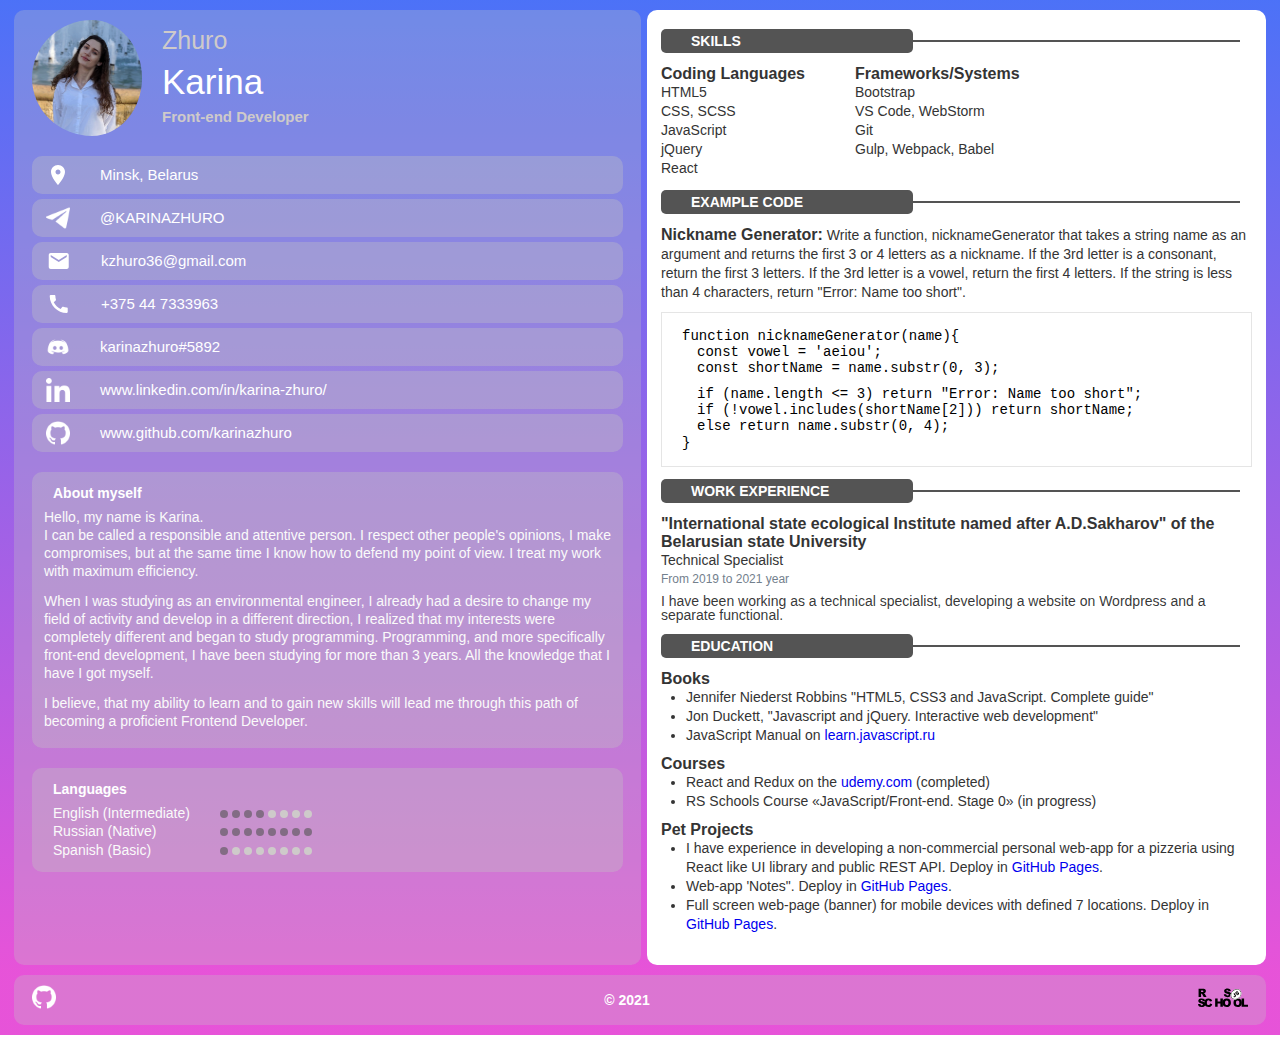
==== index.html @ a13860ed "feat: add footer" ====
<!DOCTYPE html>
<html lang="en">
<head>
  <meta charset="UTF-8">
  <title>CV#2. HTML, CSS & Git Basics</title>
  <link rel="stylesheet" href="styles/normalize.css">
  <link rel="stylesheet" href="styles/style.css">
  <link rel="stylesheet" href="styles/669px.css">
</head>
<body>
<div class="wrapper">
  <div class="content">
    <header>
      <div class="profile">
        <img class="photo" src="images/photo.JPG" alt="logo">
        <div class="align">
          <div class="full-name">
            <p class="surname">Zhuro</p>
            <p class="name">Karina</p>
          </div>
          <p class="profession">Front-end Developer</p>
        </div>
      </div>
      <div class="contacts">
        <ul class="contacts-list">
          <li class="contact-item">
            <img class="contact-icon" src="images/icons/location.svg" alt="location">
            <span class="contact-text">Minsk, Belarus</span>
          </li>
          <li class="contact-item">
            <img class="contact-icon" src="images/icons/telegram.png" alt="telegram" width="24">
            <span class="contact-text">
            <a class="link" href="https://t.me/KARINAZHURO" target="_blank">@KARINAZHURO</a>
          </span>
          </li>
          <li class="contact-item">
            <img class="contact-icon" src="images/icons/mail.svg" alt="mail">
            <span class="contact-text">
            <a class="link" href="mailto:kzhuro36@gmail.com" target="_blank">kzhuro36@gmail.com</a>
          </span>
          </li>
          <li class="contact-item">
            <img class="contact-icon" src="images/icons/call.svg" alt="call">
            <span class="contact-text">
            <a class="link" href="tel:+375 44 7333963">+375 44 7333963</a>
          </span>
          </li>
          <li class="contact-item">
            <img class="contact-icon" src="images/icons/discord.png" alt="discord" width="24">
            <span class="contact-text">karinazhuro#5892</span>
          </li>
          <li class="contact-item">
            <img class="contact-icon" src="images/icons/linkedin.png" alt="linkedin" width="24">
            <span class="contact-text">
            <a class="link" href="https://www.linkedin.com/in/karina-zhuro/" target="_blank">
              www.linkedin.com/in/karina-zhuro/
            </a>
          </span>
          </li>
          <li class="contact-item">
            <img class="contact-icon" src="images/icons/github.png" alt="github" width="24">
            <span class="contact-text">
            <a class="link" href="https://www.github.com/karinazhuro" target="_blank">www.github.com/karinazhuro</a>
          </span>
          </li>
        </ul>
      </div>
      <div class="about-myself">
        <h2 class="title-block--light">About myself</h2>
        <p class="about-myself-text"> Hello, my name is Karina. <br>
          I can be called a responsible and attentive person. I respect other people's opinions, I make compromises, but
          at the same time I know how to defend my point of view. I treat my work with maximum efficiency.
        </p>
        <p class="about-myself-text"> When I was studying as an environmental engineer, I already had a desire to change
          my field of activity and
          develop in a different direction, I realized that my interests were completely different and began to study
          programming. Programming, and more specifically front-end development, I have been studying for more than 3
          years. All the knowledge that I have I got myself.
        </p>
        <p class="about-myself-text">I believe, that my ability to learn and to gain new skills will lead me through
          this
          path of becoming a
          proficient Frontend Developer.
        </p>
      </div>
      <div class="languages">
        <h2 class="title-block--light">Languages</h2>
        <ul class="languages-list">
          <li class="language-item">
            <h3 class="subtitle">English (Intermediate)</h3>
            <div class="language-level">
              <span class="level-item get-level"></span>
              <span class="level-item get-level"></span>
              <span class="level-item get-level"></span>
              <span class="level-item get-level"></span>
              <span class="level-item"></span>
              <span class="level-item"></span>
              <span class="level-item"></span>
              <span class="level-item"></span>
            </div>
          </li>
          <li class="language-item">
            <h3 class="subtitle">Russian (Native)</h3>
            <div class="language-level">
              <span class="level-item get-level"></span>
              <span class="level-item get-level"></span>
              <span class="level-item get-level"></span>
              <span class="level-item get-level"></span>
              <span class="level-item get-level"></span>
              <span class="level-item get-level"></span>
              <span class="level-item get-level"></span>
              <span class="level-item get-level"></span>
            </div>
          </li>
          <li class="language-item">
            <h3 class="subtitle">Spanish (Basic)</h3>
            <div class="language-level">
              <span class="level-item get-level"></span>
              <span class="level-item"></span>
              <span class="level-item"></span>
              <span class="level-item"></span>
              <span class="level-item"></span>
              <span class="level-item"></span>
              <span class="level-item"></span>
              <span class="level-item"></span>
            </div>
          </li>
        </ul>
      </div>
    </header>
    <main>
      <div class="skills-wrapper">
        <div class="title-wrapper">
          <h2 class="title-block--dark">Skills</h2>
          <div class="line"></div>
        </div>
        <div class="skills">
          <div class="block-item-wrapper">
            <h3 class="subtitle">Coding Languages</h3>
            <ul class="list">
              <li class="item">HTML5</li>
              <li class="item">CSS, SCSS</li>
              <li class="item">JavaScript</li>
              <li class="item">jQuery</li>
              <li class="item">React</li>
            </ul>
          </div>
          <div class="block-item-wrapper">
            <h3 class="subtitle">Frameworks/Systems</h3>
            <ul class="list">
              <li class="item">Bootstrap</li>
              <li class="item">VS Code, WebStorm</li>
              <li class="item">Git</li>
              <li class="item">Gulp, Webpack, Babel</li>
            </ul>
          </div>
        </div>
      </div>
      <div class="example-code-wrapper">
        <div class="title-wrapper">
          <h2 class="title-block--dark">Example code</h2>
          <div class="line"></div>
        </div>
        <div class="task">
          <h3 class="subtitle">Nickname Generator:</h3>
          <p class="task-desc"> Write a function, <span>nicknameGenerator</span> that takes a string name as an argument
            and returns the first 3 or 4 letters as a nickname. If the 3rd letter is a consonant, return the first 3
            letters. If the 3rd letter is a vowel, return the first 4 letters. If the string is less than 4 characters,
            return "Error: Name too short".
          </p>
        </div>
        <div class="code-wrapper">
          <p class="code-item" data-level="1">
            <code>function nicknameGenerator(name){</code>
          </p>
          <p class="code-item" data-level="2">
            <code>const vowel = 'aeiou';</code>
          </p>
          <p class="code-item code-indent" data-level="2">
            <code>const shortName = name.substr(0, 3);</code>
          </p>
          <p class="code-item" data-level="2">
            <code>if (name.length <= 3) return "Error: Name too short";</code>
          </p>
          <p class="code-item" data-level="2">
            <code>if (!vowel.includes(shortName[2])) return shortName;</code>
          </p>
          <p class="code-item" data-level="2">
            <code>else return name.substr(0, 4);</code>
          </p>
          <p class="code-item" data-level="1">
            <code>}</code>
          </p>
        </div>
      </div>
      <div class="work-experience-wrapper">
        <div class="title-wrapper">
          <h2 class="title-block--dark">Work experience</h2>
          <div class="line"></div>
        </div>
        <h3 class="subtitle">"International state ecological Institute named after A.D.Sakharov" of the Belarusian state
          University
        </h3>
        <h2 class="work-experience-profession">Technical Specialist</h2>
        <p class="work-experience-per">From 2019 to 2021 year</p>
        <p class="work-experience-desc">I have been working as a technical specialist, developing a website on Wordpress
          and a separate functional.
        </p>
      </div>
      <div class="education-wrapper">
        <div class="title-wrapper">
          <h2 class="title-block--dark">Education</h2>
          <div class="line"></div>
        </div>
        <div class="block-item-wrapper">
          <h3 class="subtitle">Books</h3>
          <ul class="list">
            <li class="item">Jennifer Niederst Robbins "HTML5, CSS3 and JavaScript. Complete guide"</li>
            <li class="item">Jon Duckett, "Javascript and jQuery. Interactive web development"</li>
            <li class="item">JavaScript Manual on
              <a class="link" href="https://learn.javascript.ru/">learn.javascript.ru</a>
            </li>
          </ul>
        </div>
        <div class="block-item-wrapper">
          <h3 class="subtitle">Courses</h3>
          <ul class="list">
            <li class="item">React and Redux on the
              <a class="link" href="https://www.udemy.com/">udemy.com</a> (completed)
            </li>
            <li class="item">RS Schools Course «JavaScript/Front-end. Stage 0» (in progress)</li>
          </ul>
        </div>
        <div class="block-item-wrapper">
          <h3 class="subtitle">Pet Projects</h3>
          <ul class="list">
            <li class="item">I have experience in developing a non-commercial personal web-app for a pizzeria using
              React
              like UI library and public REST API. Deploy in
              <a class="link" href="https://karinazhuro.github.io/pzz-react/">GitHub Pages</a>.
            </li>
            <li class="item">Web-app 'Notes". Deploy in
              <a class="link" href="https://karinazhuro.github.io/notes/">GitHub Pages</a>.
            </li>
            <li class="item">Full screen web-page (banner) for mobile devices with defined 7 locations. Deploy in
              <a class="link" href="https://karinazhuro.github.io/banner/">GitHub Pages</a>.
            </li>
          </ul>
        </div>
      </div>
    </main>
  </div>
  <footer>
    <div class="github-link">
      <a class="link" href="https://www.github.com/karinazhuro" target="_blank">
        <img class="contact-icon" src="images/icons/github.png" alt="github" width="24">
      </a>
    </div>
    <h2 class="year-created">© 2021</h2>
    <div class="course">
      <a class="link" href="https://rs.school/js/" target="_blank">
        <img src="images/icons/rs_school_js.svg" alt="rs_school_js" width="50">
      </a>
    </div>
  </footer>
</div>
</body>
</html>
---- styles/style.css ----
.wrapper {
  padding: 10px 14px;
  background: linear-gradient(180deg, rgba(3, 56, 244, 0.71) 0%, rgba(224, 37, 206, 0.79) 93.75%);
}
.wrapper .content {
  display: flex;
  flex-wrap: wrap;
  justify-content: center;
  margin-bottom: 10px;
}
.wrapper .content header {
  flex: 1;
  padding: 10px 18px;
  margin-right: 6px;
  background-color: rgba(196, 196, 196, 0.3);
  border-radius: 10px;
}
.wrapper .content header .profile {
  display: flex;
  margin-bottom: 20px;
}
.wrapper .content header .profile .photo {
  width: 110px;
  height: 116px;
  padding-right: 10px;
  border-radius: 50%;
}
.wrapper .content header .profile .align {
  padding: 0 10px;
}
.wrapper .content header .profile .align .full-name .surname {
  margin: 5px 0;
  font-family: Montserrat, sans-serif;
  font-weight: normal;
  font-size: 25px;
  line-height: 30px;
  color: #cecaca;
}
.wrapper .content header .profile .align .full-name .name {
  margin: 5px 0;
  font-family: Montserrat, sans-serif;
  font-weight: 500;
  font-size: 35px;
  line-height: 43px;
  color: #ffffff;
}
.wrapper .content header .profile .align .profession {
  margin: 5px 0;
  font-family: Montserrat, sans-serif;
  font-weight: bold;
  font-size: 15px;
  line-height: 18px;
  color: #cecaca;
}
.wrapper .content header .contacts .contacts-list {
  list-style: none;
}
.wrapper .content header .contacts .contacts-list .contact-item {
  display: flex;
  align-items: center;
  padding: 7px 14px;
  margin-bottom: 5px;
  background: rgba(196, 196, 196, 0.35);
  border-radius: 10px;
}
.wrapper .content header .contacts .contacts-list .contact-item .contact-icon {
  padding-right: 30px;
}
.wrapper .content header .contacts .contacts-list .contact-item .contact-text {
  font-family: Calibri, sans-serif;
  font-size: 15px;
  line-height: 18px;
  color: #ffffff;
}
.wrapper .content header .contacts .contacts-list .contact-item .contact-text .link {
  text-decoration: none;
  color: #ffffff;
}
.wrapper .content header .about-myself {
  padding: 6px 12px;
  background-color: rgba(196, 196, 196, 0.35);
  border-radius: 10px;
}
.wrapper .content header .about-myself .title-block--light {
  padding: 6px 9px;
  margin: 0;
  font-family: Montserrat, sans-serif;
  font-size: 14px;
  line-height: 18px;
  color: #ffffff;
}
.wrapper .content header .about-myself .about-myself-text {
  padding-bottom: 12px;
  font-family: Calibri, sans-serif;
  font-size: 14px;
  line-height: 18px;
  color: #fafafa;
}
.wrapper .content header .languages {
  padding: 6px 12px 13px;
  background-color: rgba(196, 196, 196, 0.35);
  border-radius: 10px;
}
.wrapper .content header .languages .title-block--light {
  padding: 6px 9px;
  margin: 0;
  font-family: Montserrat, sans-serif;
  font-size: 14px;
  line-height: 18px;
  color: #ffffff;
}
.wrapper .content header .languages .languages-list {
  padding-left: 9px;
  list-style: none;
}
.wrapper .content header .languages .languages-list .language-item {
  display: flex;
}
.wrapper .content header .languages .languages-list .language-item .subtitle {
  flex-basis: 30%;
  font-family: Calibri, sans-serif;
  font-weight: normal;
  font-size: 14px;
  line-height: 18px;
  color: #fafafa;
}
.wrapper .content header .languages .languages-list .language-item .language-level .level-item {
  display: inline-block;
  width: 8px;
  height: 8px;
  background-color: #cecaca;
  border-radius: 4px;
}
.wrapper .content header .languages .languages-list .language-item .language-level .get-level {
  background-color: rgba(84, 84, 84, 0.6);
}
.wrapper .content header > div {
  margin-bottom: 20px;
}
.wrapper .content main {
  flex: 1;
  padding: 19px 14px;
  background-color: #ffffff;
  border-radius: 10px;
}
.wrapper .content main .skills-wrapper .title-wrapper {
  display: flex;
  align-items: center;
  margin-bottom: 12px;
}
.wrapper .content main .skills-wrapper .title-wrapper .title-block--dark {
  flex-basis: 37%;
  padding: 3px 3px 3px 30px;
  font-family: Montserrat, sans-serif;
  font-weight: 600;
  font-size: 14px;
  line-height: 18px;
  text-transform: uppercase;
  color: #ffffff;
  background: #545454;
  border-radius: 5px;
}
.wrapper .content main .skills-wrapper .title-wrapper .line {
  flex-basis: 55%;
  border: 1px solid #545454;
}
.wrapper .content main .skills-wrapper .skills {
  display: flex;
}
.wrapper .content main .skills-wrapper .skills .block-item-wrapper .subtitle {
  font-family: Calibri, sans-serif;
  font-size: 16px;
  font-weight: bold;
  line-height: 18px;
  color: #343434;
}
.wrapper .content main .skills-wrapper .skills .block-item-wrapper .list {
  list-style: none;
}
.wrapper .content main .skills-wrapper .skills .block-item-wrapper .list .item {
  font-family: Calibri, sans-serif;
  font-size: 14px;
  line-height: 19px;
  color: #343434;
}
.wrapper .content main .skills-wrapper .skills .block-item-wrapper:not(:last-child) {
  margin-right: 50px;
}
.wrapper .content main .example-code-wrapper .title-wrapper {
  display: flex;
  align-items: center;
  margin-bottom: 12px;
}
.wrapper .content main .example-code-wrapper .title-wrapper .title-block--dark {
  flex-basis: 37%;
  padding: 3px 3px 3px 30px;
  font-family: Montserrat, sans-serif;
  font-weight: 600;
  font-size: 14px;
  line-height: 18px;
  text-transform: uppercase;
  color: #ffffff;
  background: #545454;
  border-radius: 5px;
}
.wrapper .content main .example-code-wrapper .title-wrapper .line {
  flex-basis: 55%;
  border: 1px solid #545454;
}
.wrapper .content main .example-code-wrapper .task {
  margin-bottom: 10px;
}
.wrapper .content main .example-code-wrapper .task .subtitle {
  font-family: Calibri, sans-serif;
  font-size: 16px;
  font-weight: bold;
  line-height: 18px;
  color: #343434;
  display: inline;
}
.wrapper .content main .example-code-wrapper .task .task-desc {
  font-family: Calibri, sans-serif;
  font-size: 14px;
  line-height: 19px;
  color: #343434;
  display: inline;
}
.wrapper .content main .example-code-wrapper .code-wrapper {
  padding: 15px;
  border: 1px solid rgba(0, 0, 0, 0.1);
  background: #ffffff;
}
.wrapper .content main .example-code-wrapper .code-wrapper .code-item {
  font-size: 14px;
}
.wrapper .content main .example-code-wrapper .code-wrapper .code-item code {
  cursor: text;
}
.wrapper .content main .example-code-wrapper .code-wrapper .code-indent {
  margin-bottom: 10px;
}
.wrapper .content main .example-code-wrapper .code-wrapper p[data-level="1"] {
  margin-left: 5px;
}
.wrapper .content main .example-code-wrapper .code-wrapper p[data-level="2"] {
  margin-left: 20px;
}
.wrapper .content main .example-code-wrapper .code-wrapper p[data-level="3"] {
  margin-left: 35px;
}
.wrapper .content main .work-experience-wrapper .title-wrapper {
  display: flex;
  align-items: center;
  margin-bottom: 12px;
}
.wrapper .content main .work-experience-wrapper .title-wrapper .title-block--dark {
  flex-basis: 37%;
  padding: 3px 3px 3px 30px;
  font-family: Montserrat, sans-serif;
  font-weight: 600;
  font-size: 14px;
  line-height: 18px;
  text-transform: uppercase;
  color: #ffffff;
  background: #545454;
  border-radius: 5px;
}
.wrapper .content main .work-experience-wrapper .title-wrapper .line {
  flex-basis: 55%;
  border: 1px solid #545454;
}
.wrapper .content main .work-experience-wrapper .subtitle {
  font-family: Calibri, sans-serif;
  font-size: 16px;
  font-weight: bold;
  line-height: 18px;
  color: #343434;
}
.wrapper .content main .work-experience-wrapper .work-experience-profession {
  font-family: Calibri, sans-serif;
  font-size: 14px;
  line-height: 19px;
  color: #343434;
  font-weight: normal;
}
.wrapper .content main .work-experience-wrapper .work-experience-per {
  margin-bottom: 6px;
  font-family: Calibri, sans-serif;
  font-size: 12px;
  line-height: 18px;
  color: #73808D;
}
.wrapper .content main .work-experience-wrapper .work-experience-desc {
  font-family: Calibri, sans-serif;
  font-size: 14px;
  line-height: 14px;
  color: rgba(0, 0, 0, 0.8);
}
.wrapper .content main .education-wrapper .title-wrapper {
  display: flex;
  align-items: center;
  margin-bottom: 12px;
}
.wrapper .content main .education-wrapper .title-wrapper .title-block--dark {
  flex-basis: 37%;
  padding: 3px 3px 3px 30px;
  font-family: Montserrat, sans-serif;
  font-weight: 600;
  font-size: 14px;
  line-height: 18px;
  text-transform: uppercase;
  color: #ffffff;
  background: #545454;
  border-radius: 5px;
}
.wrapper .content main .education-wrapper .title-wrapper .line {
  flex-basis: 55%;
  border: 1px solid #545454;
}
.wrapper .content main .education-wrapper .block-item-wrapper .subtitle {
  font-family: Calibri, sans-serif;
  font-size: 16px;
  font-weight: bold;
  line-height: 18px;
  color: #343434;
}
.wrapper .content main .education-wrapper .block-item-wrapper .list {
  list-style: none;
}
.wrapper .content main .education-wrapper .block-item-wrapper .list .item {
  font-family: Calibri, sans-serif;
  font-size: 14px;
  line-height: 19px;
  color: #343434;
}
.wrapper .content main .education-wrapper .block-item-wrapper .list {
  padding-left: 25px;
  list-style: disc;
}
.wrapper .content main .education-wrapper .block-item-wrapper .link {
  text-decoration: none;
}
.wrapper .content main .education-wrapper > div {
  margin-bottom: 10px;
}
.wrapper .content main > div {
  margin-bottom: 12px;
}
.wrapper footer {
  display: flex;
  justify-content: space-between;
  align-items: center;
  padding: 10px 18px;
  background-color: rgba(196, 196, 196, 0.3);
  border-radius: 10px;
}
.wrapper footer .year-created {
  padding: 6px 9px;
  margin: 0;
  font-family: Montserrat, sans-serif;
  font-size: 14px;
  line-height: 18px;
  color: #ffffff;
}

/*# sourceMappingURL=style.css.map */
---- styles/669px.css ----
@media (max-width: 669px) {
  .wrapper header {
    margin-right: 0;
    margin-bottom: 10px;
  }
}

/*# sourceMappingURL=669px.css.map */
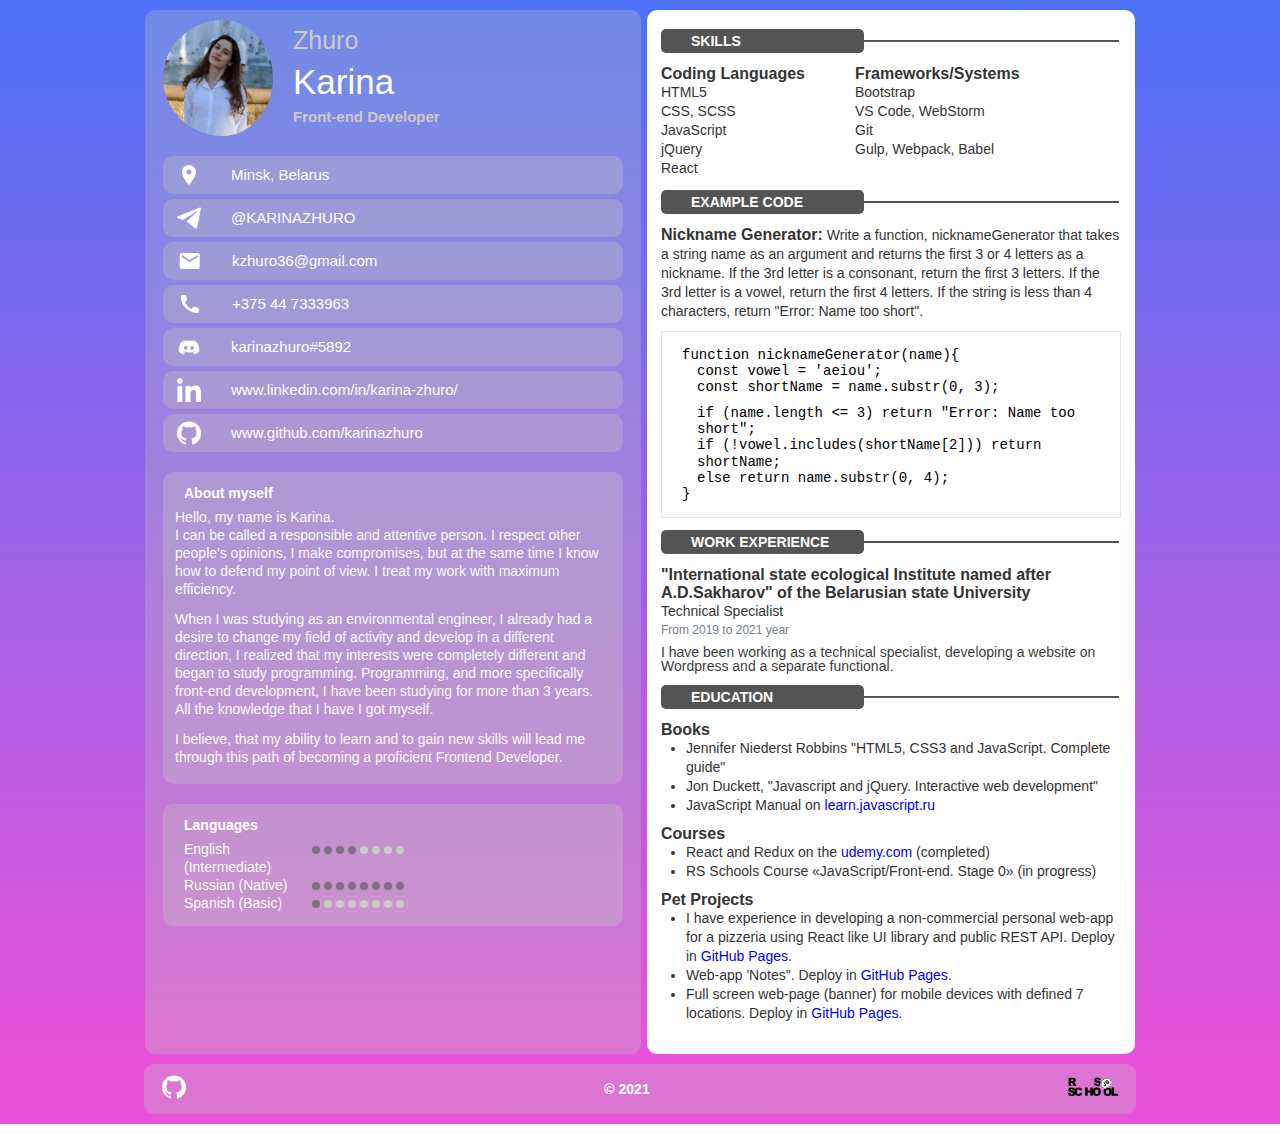
==== commit 39698bab: "feat: add media query" ====
--- a/index.html
+++ b/index.html
@@ -5,7 +5,7 @@
   <title>CV#2. HTML, CSS & Git Basics</title>
   <link rel="stylesheet" href="styles/normalize.css">
   <link rel="stylesheet" href="styles/style.css">
-  <link rel="stylesheet" href="styles/669px.css">
+  <link rel="stylesheet" href="styles/1034px.css">
 </head>
 <body>
 <div class="wrapper">
@@ -251,17 +251,17 @@
     </main>
   </div>
   <footer>
-    <div class="github-link">
-      <a class="link" href="https://www.github.com/karinazhuro" target="_blank">
-        <img class="contact-icon" src="images/icons/github.png" alt="github" width="24">
-      </a>
-    </div>
-    <h2 class="year-created">© 2021</h2>
-    <div class="course">
-      <a class="link" href="https://rs.school/js/" target="_blank">
-        <img src="images/icons/rs_school_js.svg" alt="rs_school_js" width="50">
-      </a>
-    </div>
+      <div class="github-link">
+        <a class="link" href="https://www.github.com/karinazhuro" target="_blank">
+          <img class="contact-icon" src="images/icons/github.png" alt="github" width="24">
+        </a>
+      </div>
+      <h2 class="year-created">© 2021</h2>
+      <div class="course">
+        <a class="link" href="https://rs.school/js/" target="_blank">
+          <img src="images/icons/rs_school_js.svg" alt="rs_school_js" width="50">
+        </a>
+      </div>
   </footer>
 </div>
 </body>
--- a/styles/style.css
+++ b/styles/style.css
@@ -1,34 +1,38 @@
-.wrapper {
+html, body {
+  height: 100%;
+}
+html .wrapper, body .wrapper {
+  min-height: 100%;
   padding: 10px 14px;
   background: linear-gradient(180deg, rgba(3, 56, 244, 0.71) 0%, rgba(224, 37, 206, 0.79) 93.75%);
 }
-.wrapper .content {
+html .wrapper .content, body .wrapper .content {
   display: flex;
   flex-wrap: wrap;
   justify-content: center;
   margin-bottom: 10px;
 }
-.wrapper .content header {
-  flex: 1;
+html .wrapper .content header, body .wrapper .content header {
+  max-width: 460px;
   padding: 10px 18px;
   margin-right: 6px;
   background-color: rgba(196, 196, 196, 0.3);
   border-radius: 10px;
 }
-.wrapper .content header .profile {
+html .wrapper .content header .profile, body .wrapper .content header .profile {
   display: flex;
   margin-bottom: 20px;
 }
-.wrapper .content header .profile .photo {
+html .wrapper .content header .profile .photo, body .wrapper .content header .profile .photo {
   width: 110px;
   height: 116px;
   padding-right: 10px;
   border-radius: 50%;
 }
-.wrapper .content header .profile .align {
+html .wrapper .content header .profile .align, body .wrapper .content header .profile .align {
   padding: 0 10px;
 }
-.wrapper .content header .profile .align .full-name .surname {
+html .wrapper .content header .profile .align .full-name .surname, body .wrapper .content header .profile .align .full-name .surname {
   margin: 5px 0;
   font-family: Montserrat, sans-serif;
   font-weight: normal;
@@ -36,7 +40,7 @@
   line-height: 30px;
   color: #cecaca;
 }
-.wrapper .content header .profile .align .full-name .name {
+html .wrapper .content header .profile .align .full-name .name, body .wrapper .content header .profile .align .full-name .name {
   margin: 5px 0;
   font-family: Montserrat, sans-serif;
   font-weight: 500;
@@ -44,7 +48,7 @@
   line-height: 43px;
   color: #ffffff;
 }
-.wrapper .content header .profile .align .profession {
+html .wrapper .content header .profile .align .profession, body .wrapper .content header .profile .align .profession {
   margin: 5px 0;
   font-family: Montserrat, sans-serif;
   font-weight: bold;
@@ -52,10 +56,10 @@
   line-height: 18px;
   color: #cecaca;
 }
-.wrapper .content header .contacts .contacts-list {
+html .wrapper .content header .contacts .contacts-list, body .wrapper .content header .contacts .contacts-list {
   list-style: none;
 }
-.wrapper .content header .contacts .contacts-list .contact-item {
+html .wrapper .content header .contacts .contacts-list .contact-item, body .wrapper .content header .contacts .contacts-list .contact-item {
   display: flex;
   align-items: center;
   padding: 7px 14px;
@@ -63,25 +67,25 @@
   background: rgba(196, 196, 196, 0.35);
   border-radius: 10px;
 }
-.wrapper .content header .contacts .contacts-list .contact-item .contact-icon {
+html .wrapper .content header .contacts .contacts-list .contact-item .contact-icon, body .wrapper .content header .contacts .contacts-list .contact-item .contact-icon {
   padding-right: 30px;
 }
-.wrapper .content header .contacts .contacts-list .contact-item .contact-text {
+html .wrapper .content header .contacts .contacts-list .contact-item .contact-text, body .wrapper .content header .contacts .contacts-list .contact-item .contact-text {
   font-family: Calibri, sans-serif;
   font-size: 15px;
   line-height: 18px;
   color: #ffffff;
 }
-.wrapper .content header .contacts .contacts-list .contact-item .contact-text .link {
+html .wrapper .content header .contacts .contacts-list .contact-item .contact-text .link, body .wrapper .content header .contacts .contacts-list .contact-item .contact-text .link {
   text-decoration: none;
   color: #ffffff;
 }
-.wrapper .content header .about-myself {
+html .wrapper .content header .about-myself, body .wrapper .content header .about-myself {
   padding: 6px 12px;
   background-color: rgba(196, 196, 196, 0.35);
   border-radius: 10px;
 }
-.wrapper .content header .about-myself .title-block--light {
+html .wrapper .content header .about-myself .title-block--light, body .wrapper .content header .about-myself .title-block--light {
   padding: 6px 9px;
   margin: 0;
   font-family: Montserrat, sans-serif;
@@ -89,19 +93,19 @@
   line-height: 18px;
   color: #ffffff;
 }
-.wrapper .content header .about-myself .about-myself-text {
+html .wrapper .content header .about-myself .about-myself-text, body .wrapper .content header .about-myself .about-myself-text {
   padding-bottom: 12px;
   font-family: Calibri, sans-serif;
   font-size: 14px;
   line-height: 18px;
   color: #fafafa;
 }
-.wrapper .content header .languages {
+html .wrapper .content header .languages, body .wrapper .content header .languages {
   padding: 6px 12px 13px;
   background-color: rgba(196, 196, 196, 0.35);
   border-radius: 10px;
 }
-.wrapper .content header .languages .title-block--light {
+html .wrapper .content header .languages .title-block--light, body .wrapper .content header .languages .title-block--light {
   padding: 6px 9px;
   margin: 0;
   font-family: Montserrat, sans-serif;
@@ -109,14 +113,14 @@
   line-height: 18px;
   color: #ffffff;
 }
-.wrapper .content header .languages .languages-list {
+html .wrapper .content header .languages .languages-list, body .wrapper .content header .languages .languages-list {
   padding-left: 9px;
   list-style: none;
 }
-.wrapper .content header .languages .languages-list .language-item {
-  display: flex;
-}
-.wrapper .content header .languages .languages-list .language-item .subtitle {
+html .wrapper .content header .languages .languages-list .language-item, body .wrapper .content header .languages .languages-list .language-item {
+  display: flex;
+}
+html .wrapper .content header .languages .languages-list .language-item .subtitle, body .wrapper .content header .languages .languages-list .language-item .subtitle {
   flex-basis: 30%;
   font-family: Calibri, sans-serif;
   font-weight: normal;
@@ -124,31 +128,31 @@
   line-height: 18px;
   color: #fafafa;
 }
-.wrapper .content header .languages .languages-list .language-item .language-level .level-item {
+html .wrapper .content header .languages .languages-list .language-item .language-level .level-item, body .wrapper .content header .languages .languages-list .language-item .language-level .level-item {
   display: inline-block;
   width: 8px;
   height: 8px;
   background-color: #cecaca;
   border-radius: 4px;
 }
-.wrapper .content header .languages .languages-list .language-item .language-level .get-level {
+html .wrapper .content header .languages .languages-list .language-item .language-level .get-level, body .wrapper .content header .languages .languages-list .language-item .language-level .get-level {
   background-color: rgba(84, 84, 84, 0.6);
 }
-.wrapper .content header > div {
+html .wrapper .content header > div, body .wrapper .content header > div {
   margin-bottom: 20px;
 }
-.wrapper .content main {
-  flex: 1;
+html .wrapper .content main, body .wrapper .content main {
+  max-width: 460px;
   padding: 19px 14px;
   background-color: #ffffff;
   border-radius: 10px;
 }
-.wrapper .content main .skills-wrapper .title-wrapper {
-  display: flex;
-  align-items: center;
-  margin-bottom: 12px;
-}
-.wrapper .content main .skills-wrapper .title-wrapper .title-block--dark {
+html .wrapper .content main .skills-wrapper .title-wrapper, body .wrapper .content main .skills-wrapper .title-wrapper {
+  display: flex;
+  align-items: center;
+  margin-bottom: 12px;
+}
+html .wrapper .content main .skills-wrapper .title-wrapper .title-block--dark, body .wrapper .content main .skills-wrapper .title-wrapper .title-block--dark {
   flex-basis: 37%;
   padding: 3px 3px 3px 30px;
   font-family: Montserrat, sans-serif;
@@ -160,38 +164,38 @@
   background: #545454;
   border-radius: 5px;
 }
-.wrapper .content main .skills-wrapper .title-wrapper .line {
+html .wrapper .content main .skills-wrapper .title-wrapper .line, body .wrapper .content main .skills-wrapper .title-wrapper .line {
   flex-basis: 55%;
   border: 1px solid #545454;
 }
-.wrapper .content main .skills-wrapper .skills {
-  display: flex;
-}
-.wrapper .content main .skills-wrapper .skills .block-item-wrapper .subtitle {
+html .wrapper .content main .skills-wrapper .skills, body .wrapper .content main .skills-wrapper .skills {
+  display: flex;
+}
+html .wrapper .content main .skills-wrapper .skills .block-item-wrapper .subtitle, body .wrapper .content main .skills-wrapper .skills .block-item-wrapper .subtitle {
   font-family: Calibri, sans-serif;
   font-size: 16px;
   font-weight: bold;
   line-height: 18px;
   color: #343434;
 }
-.wrapper .content main .skills-wrapper .skills .block-item-wrapper .list {
+html .wrapper .content main .skills-wrapper .skills .block-item-wrapper .list, body .wrapper .content main .skills-wrapper .skills .block-item-wrapper .list {
   list-style: none;
 }
-.wrapper .content main .skills-wrapper .skills .block-item-wrapper .list .item {
+html .wrapper .content main .skills-wrapper .skills .block-item-wrapper .list .item, body .wrapper .content main .skills-wrapper .skills .block-item-wrapper .list .item {
   font-family: Calibri, sans-serif;
   font-size: 14px;
   line-height: 19px;
   color: #343434;
 }
-.wrapper .content main .skills-wrapper .skills .block-item-wrapper:not(:last-child) {
+html .wrapper .content main .skills-wrapper .skills .block-item-wrapper:not(:last-child), body .wrapper .content main .skills-wrapper .skills .block-item-wrapper:not(:last-child) {
   margin-right: 50px;
 }
-.wrapper .content main .example-code-wrapper .title-wrapper {
-  display: flex;
-  align-items: center;
-  margin-bottom: 12px;
-}
-.wrapper .content main .example-code-wrapper .title-wrapper .title-block--dark {
+html .wrapper .content main .example-code-wrapper .title-wrapper, body .wrapper .content main .example-code-wrapper .title-wrapper {
+  display: flex;
+  align-items: center;
+  margin-bottom: 12px;
+}
+html .wrapper .content main .example-code-wrapper .title-wrapper .title-block--dark, body .wrapper .content main .example-code-wrapper .title-wrapper .title-block--dark {
   flex-basis: 37%;
   padding: 3px 3px 3px 30px;
   font-family: Montserrat, sans-serif;
@@ -203,14 +207,14 @@
   background: #545454;
   border-radius: 5px;
 }
-.wrapper .content main .example-code-wrapper .title-wrapper .line {
+html .wrapper .content main .example-code-wrapper .title-wrapper .line, body .wrapper .content main .example-code-wrapper .title-wrapper .line {
   flex-basis: 55%;
   border: 1px solid #545454;
 }
-.wrapper .content main .example-code-wrapper .task {
+html .wrapper .content main .example-code-wrapper .task, body .wrapper .content main .example-code-wrapper .task {
   margin-bottom: 10px;
 }
-.wrapper .content main .example-code-wrapper .task .subtitle {
+html .wrapper .content main .example-code-wrapper .task .subtitle, body .wrapper .content main .example-code-wrapper .task .subtitle {
   font-family: Calibri, sans-serif;
   font-size: 16px;
   font-weight: bold;
@@ -218,42 +222,42 @@
   color: #343434;
   display: inline;
 }
-.wrapper .content main .example-code-wrapper .task .task-desc {
+html .wrapper .content main .example-code-wrapper .task .task-desc, body .wrapper .content main .example-code-wrapper .task .task-desc {
   font-family: Calibri, sans-serif;
   font-size: 14px;
   line-height: 19px;
   color: #343434;
   display: inline;
 }
-.wrapper .content main .example-code-wrapper .code-wrapper {
+html .wrapper .content main .example-code-wrapper .code-wrapper, body .wrapper .content main .example-code-wrapper .code-wrapper {
   padding: 15px;
   border: 1px solid rgba(0, 0, 0, 0.1);
   background: #ffffff;
 }
-.wrapper .content main .example-code-wrapper .code-wrapper .code-item {
-  font-size: 14px;
-}
-.wrapper .content main .example-code-wrapper .code-wrapper .code-item code {
+html .wrapper .content main .example-code-wrapper .code-wrapper .code-item, body .wrapper .content main .example-code-wrapper .code-wrapper .code-item {
+  font-size: 14px;
+}
+html .wrapper .content main .example-code-wrapper .code-wrapper .code-item code, body .wrapper .content main .example-code-wrapper .code-wrapper .code-item code {
   cursor: text;
 }
-.wrapper .content main .example-code-wrapper .code-wrapper .code-indent {
+html .wrapper .content main .example-code-wrapper .code-wrapper .code-indent, body .wrapper .content main .example-code-wrapper .code-wrapper .code-indent {
   margin-bottom: 10px;
 }
-.wrapper .content main .example-code-wrapper .code-wrapper p[data-level="1"] {
+html .wrapper .content main .example-code-wrapper .code-wrapper p[data-level="1"], body .wrapper .content main .example-code-wrapper .code-wrapper p[data-level="1"] {
   margin-left: 5px;
 }
-.wrapper .content main .example-code-wrapper .code-wrapper p[data-level="2"] {
+html .wrapper .content main .example-code-wrapper .code-wrapper p[data-level="2"], body .wrapper .content main .example-code-wrapper .code-wrapper p[data-level="2"] {
   margin-left: 20px;
 }
-.wrapper .content main .example-code-wrapper .code-wrapper p[data-level="3"] {
+html .wrapper .content main .example-code-wrapper .code-wrapper p[data-level="3"], body .wrapper .content main .example-code-wrapper .code-wrapper p[data-level="3"] {
   margin-left: 35px;
 }
-.wrapper .content main .work-experience-wrapper .title-wrapper {
-  display: flex;
-  align-items: center;
-  margin-bottom: 12px;
-}
-.wrapper .content main .work-experience-wrapper .title-wrapper .title-block--dark {
+html .wrapper .content main .work-experience-wrapper .title-wrapper, body .wrapper .content main .work-experience-wrapper .title-wrapper {
+  display: flex;
+  align-items: center;
+  margin-bottom: 12px;
+}
+html .wrapper .content main .work-experience-wrapper .title-wrapper .title-block--dark, body .wrapper .content main .work-experience-wrapper .title-wrapper .title-block--dark {
   flex-basis: 37%;
   padding: 3px 3px 3px 30px;
   font-family: Montserrat, sans-serif;
@@ -265,43 +269,43 @@
   background: #545454;
   border-radius: 5px;
 }
-.wrapper .content main .work-experience-wrapper .title-wrapper .line {
+html .wrapper .content main .work-experience-wrapper .title-wrapper .line, body .wrapper .content main .work-experience-wrapper .title-wrapper .line {
   flex-basis: 55%;
   border: 1px solid #545454;
 }
-.wrapper .content main .work-experience-wrapper .subtitle {
+html .wrapper .content main .work-experience-wrapper .subtitle, body .wrapper .content main .work-experience-wrapper .subtitle {
   font-family: Calibri, sans-serif;
   font-size: 16px;
   font-weight: bold;
   line-height: 18px;
   color: #343434;
 }
-.wrapper .content main .work-experience-wrapper .work-experience-profession {
+html .wrapper .content main .work-experience-wrapper .work-experience-profession, body .wrapper .content main .work-experience-wrapper .work-experience-profession {
   font-family: Calibri, sans-serif;
   font-size: 14px;
   line-height: 19px;
   color: #343434;
   font-weight: normal;
 }
-.wrapper .content main .work-experience-wrapper .work-experience-per {
+html .wrapper .content main .work-experience-wrapper .work-experience-per, body .wrapper .content main .work-experience-wrapper .work-experience-per {
   margin-bottom: 6px;
   font-family: Calibri, sans-serif;
   font-size: 12px;
   line-height: 18px;
   color: #73808D;
 }
-.wrapper .content main .work-experience-wrapper .work-experience-desc {
+html .wrapper .content main .work-experience-wrapper .work-experience-desc, body .wrapper .content main .work-experience-wrapper .work-experience-desc {
   font-family: Calibri, sans-serif;
   font-size: 14px;
   line-height: 14px;
   color: rgba(0, 0, 0, 0.8);
 }
-.wrapper .content main .education-wrapper .title-wrapper {
-  display: flex;
-  align-items: center;
-  margin-bottom: 12px;
-}
-.wrapper .content main .education-wrapper .title-wrapper .title-block--dark {
+html .wrapper .content main .education-wrapper .title-wrapper, body .wrapper .content main .education-wrapper .title-wrapper {
+  display: flex;
+  align-items: center;
+  margin-bottom: 12px;
+}
+html .wrapper .content main .education-wrapper .title-wrapper .title-block--dark, body .wrapper .content main .education-wrapper .title-wrapper .title-block--dark {
   flex-basis: 37%;
   padding: 3px 3px 3px 30px;
   font-family: Montserrat, sans-serif;
@@ -313,48 +317,50 @@
   background: #545454;
   border-radius: 5px;
 }
-.wrapper .content main .education-wrapper .title-wrapper .line {
+html .wrapper .content main .education-wrapper .title-wrapper .line, body .wrapper .content main .education-wrapper .title-wrapper .line {
   flex-basis: 55%;
   border: 1px solid #545454;
 }
-.wrapper .content main .education-wrapper .block-item-wrapper .subtitle {
+html .wrapper .content main .education-wrapper .block-item-wrapper .subtitle, body .wrapper .content main .education-wrapper .block-item-wrapper .subtitle {
   font-family: Calibri, sans-serif;
   font-size: 16px;
   font-weight: bold;
   line-height: 18px;
   color: #343434;
 }
-.wrapper .content main .education-wrapper .block-item-wrapper .list {
+html .wrapper .content main .education-wrapper .block-item-wrapper .list, body .wrapper .content main .education-wrapper .block-item-wrapper .list {
   list-style: none;
 }
-.wrapper .content main .education-wrapper .block-item-wrapper .list .item {
+html .wrapper .content main .education-wrapper .block-item-wrapper .list .item, body .wrapper .content main .education-wrapper .block-item-wrapper .list .item {
   font-family: Calibri, sans-serif;
   font-size: 14px;
   line-height: 19px;
   color: #343434;
 }
-.wrapper .content main .education-wrapper .block-item-wrapper .list {
+html .wrapper .content main .education-wrapper .block-item-wrapper .list, body .wrapper .content main .education-wrapper .block-item-wrapper .list {
   padding-left: 25px;
   list-style: disc;
 }
-.wrapper .content main .education-wrapper .block-item-wrapper .link {
+html .wrapper .content main .education-wrapper .block-item-wrapper .link, body .wrapper .content main .education-wrapper .block-item-wrapper .link {
   text-decoration: none;
 }
-.wrapper .content main .education-wrapper > div {
+html .wrapper .content main .education-wrapper > div, body .wrapper .content main .education-wrapper > div {
   margin-bottom: 10px;
 }
-.wrapper .content main > div {
-  margin-bottom: 12px;
-}
-.wrapper footer {
+html .wrapper .content main > div, body .wrapper .content main > div {
+  margin-bottom: 12px;
+}
+html .wrapper footer, body .wrapper footer {
   display: flex;
   justify-content: space-between;
   align-items: center;
+  max-width: 956px;
   padding: 10px 18px;
+  margin: auto;
   background-color: rgba(196, 196, 196, 0.3);
   border-radius: 10px;
 }
-.wrapper footer .year-created {
+html .wrapper footer .year-created, body .wrapper footer .year-created {
   padding: 6px 9px;
   margin: 0;
   font-family: Montserrat, sans-serif;
--- a/styles/1034px.css
+++ b/styles/1034px.css
@@ -0,0 +1,11 @@
+@media (max-width: 1034px) {
+  html .wrapper .content header, body .wrapper .content header {
+    margin-right: 0;
+    margin-bottom: 10px;
+  }
+  html .wrapper footer, body .wrapper footer {
+    max-width: 460px;
+  }
+}
+
+/*# sourceMappingURL=1034px.css.map */
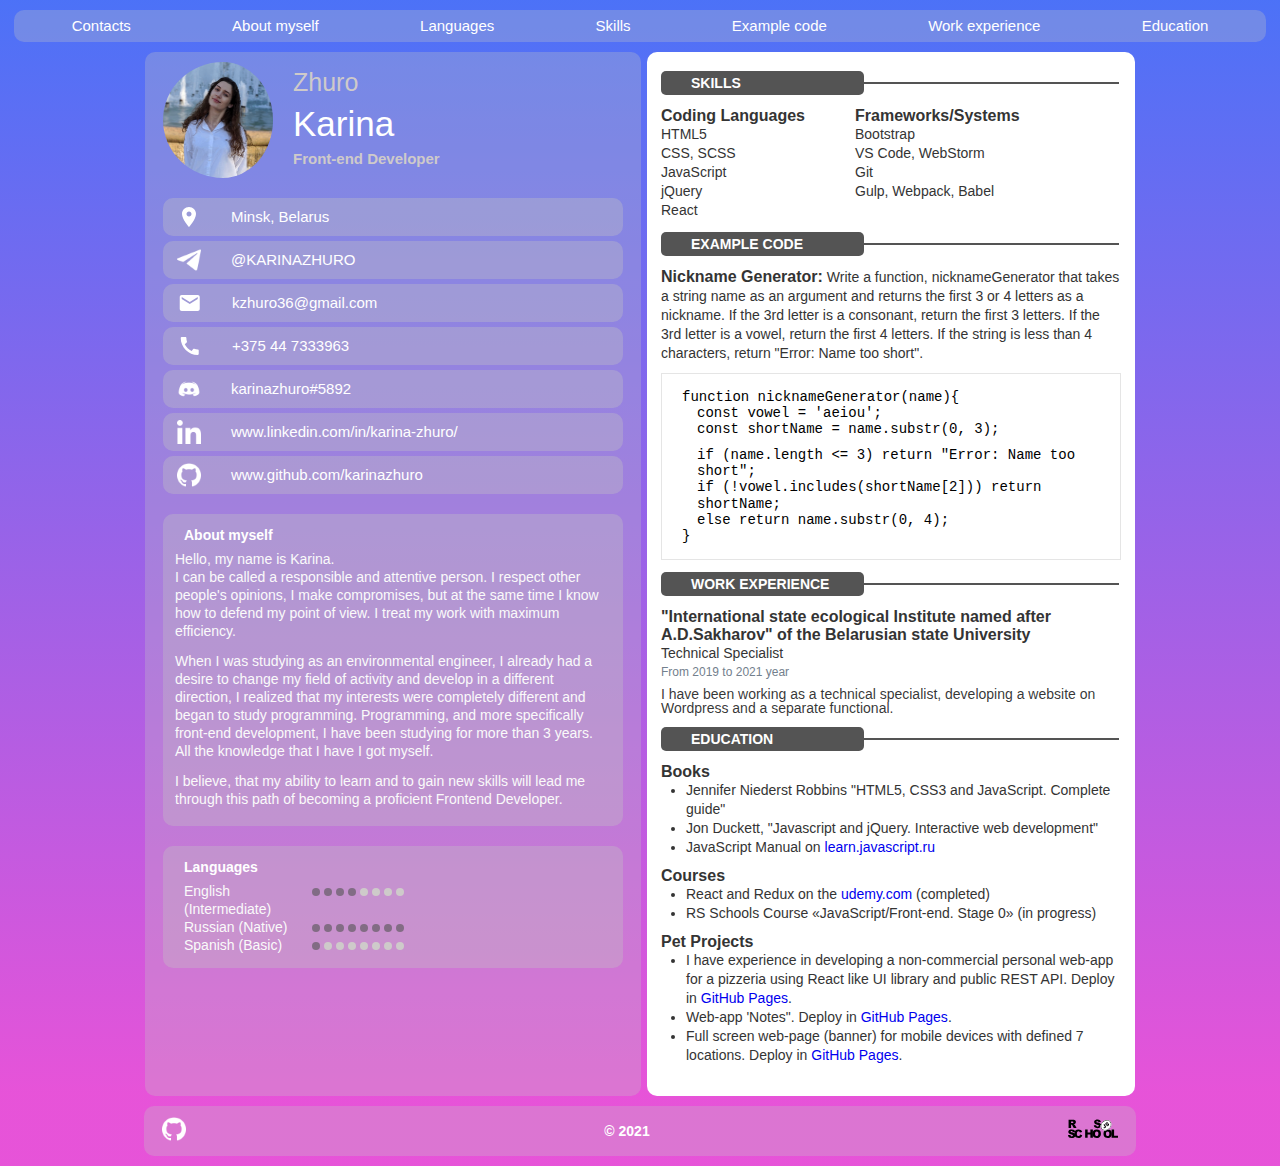
==== commit 318cc572: "feat: add nav" ====
--- a/index.html
+++ b/index.html
@@ -9,19 +9,46 @@
 </head>
 <body>
 <div class="wrapper">
-  <div class="content">
-    <header>
+  <header>
+    <nav>
+      <ul class="nav-list">
+        <li class="nav-item">
+          <a class="link" href="#contacts">Contacts</a>
+        </li>
+        <li class="nav-item">
+          <a class="link" href="#about-myself">About myself</a>
+        </li>
+        <li class="nav-item">
+          <a class="link" href="#languages">Languages</a>
+        </li>
+        <li class="nav-item">
+          <a class="link" href="#skills">Skills</a>
+        </li>
+        <li class="nav-item">
+          <a class="link" href="#example-code">Example code</a>
+        </li>
+        <li class="nav-item">
+          <a class="link" href="#work-experience">Work experience</a>
+        </li>
+        <li class="nav-item">
+          <a class="link" href="#education">Education</a>
+        </li>
+      </ul>
+    </nav>
+  </header>
+  <main>
+    <div class="personal-info">
       <div class="profile">
-        <img class="photo" src="images/photo.JPG" alt="logo">
+        <img class="photo" src="images/photo.JPG" alt="photo">
         <div class="align">
           <div class="full-name">
             <p class="surname">Zhuro</p>
             <p class="name">Karina</p>
           </div>
-          <p class="profession">Front-end Developer</p>
-        </div>
-      </div>
-      <div class="contacts">
+          <h1 class="profession">Front-end Developer</h1>
+        </div>
+      </div>
+      <div class="contacts" id="contacts">
         <ul class="contacts-list">
           <li class="contact-item">
             <img class="contact-icon" src="images/icons/location.svg" alt="location">
@@ -65,7 +92,7 @@
           </li>
         </ul>
       </div>
-      <div class="about-myself">
+      <div class="about-myself" id="about-myself">
         <h2 class="title-block--light">About myself</h2>
         <p class="about-myself-text"> Hello, my name is Karina. <br>
           I can be called a responsible and attentive person. I respect other people's opinions, I make compromises, but
@@ -83,7 +110,7 @@
           proficient Frontend Developer.
         </p>
       </div>
-      <div class="languages">
+      <div class="languages" id="languages">
         <h2 class="title-block--light">Languages</h2>
         <ul class="languages-list">
           <li class="language-item">
@@ -127,9 +154,9 @@
           </li>
         </ul>
       </div>
-    </header>
-    <main>
-      <div class="skills-wrapper">
+    </div>
+    <div class="basic-info">
+      <div class="skills-wrapper" id="skills">
         <div class="title-wrapper">
           <h2 class="title-block--dark">Skills</h2>
           <div class="line"></div>
@@ -156,7 +183,7 @@
           </div>
         </div>
       </div>
-      <div class="example-code-wrapper">
+      <div class="example-code-wrapper" id="example-code">
         <div class="title-wrapper">
           <h2 class="title-block--dark">Example code</h2>
           <div class="line"></div>
@@ -193,7 +220,7 @@
           </p>
         </div>
       </div>
-      <div class="work-experience-wrapper">
+      <div class="work-experience-wrapper" id="work-experience">
         <div class="title-wrapper">
           <h2 class="title-block--dark">Work experience</h2>
           <div class="line"></div>
@@ -207,7 +234,7 @@
           and a separate functional.
         </p>
       </div>
-      <div class="education-wrapper">
+      <div class="education-wrapper" id="education">
         <div class="title-wrapper">
           <h2 class="title-block--dark">Education</h2>
           <div class="line"></div>
@@ -248,8 +275,8 @@
           </ul>
         </div>
       </div>
-    </main>
-  </div>
+    </div>
+  </main>
   <footer>
       <div class="github-link">
         <a class="link" href="https://www.github.com/karinazhuro" target="_blank">
--- a/styles/style.css
+++ b/styles/style.css
@@ -6,33 +6,54 @@
   padding: 10px 14px;
   background: linear-gradient(180deg, rgba(3, 56, 244, 0.71) 0%, rgba(224, 37, 206, 0.79) 93.75%);
 }
-html .wrapper .content, body .wrapper .content {
+html .wrapper header, body .wrapper header {
+  padding: 7px;
+  margin-bottom: 10px;
+  background-color: rgba(196, 196, 196, 0.3);
+  border-radius: 10px;
+}
+html .wrapper header nav .nav-list, body .wrapper header nav .nav-list {
+  display: flex;
+  justify-content: space-around;
+  list-style: none;
+}
+html .wrapper header nav .nav-list .nav-item, body .wrapper header nav .nav-list .nav-item {
+  font-family: Calibri, sans-serif;
+  font-size: 15px;
+  line-height: 18px;
+  color: #ffffff;
+}
+html .wrapper header nav .nav-list .nav-item .link, body .wrapper header nav .nav-list .nav-item .link {
+  text-decoration: none;
+  color: #ffffff;
+}
+html .wrapper main, body .wrapper main {
   display: flex;
   flex-wrap: wrap;
   justify-content: center;
   margin-bottom: 10px;
 }
-html .wrapper .content header, body .wrapper .content header {
+html .wrapper main .personal-info, body .wrapper main .personal-info {
   max-width: 460px;
   padding: 10px 18px;
   margin-right: 6px;
   background-color: rgba(196, 196, 196, 0.3);
   border-radius: 10px;
 }
-html .wrapper .content header .profile, body .wrapper .content header .profile {
+html .wrapper main .personal-info .profile, body .wrapper main .personal-info .profile {
   display: flex;
   margin-bottom: 20px;
 }
-html .wrapper .content header .profile .photo, body .wrapper .content header .profile .photo {
+html .wrapper main .personal-info .profile .photo, body .wrapper main .personal-info .profile .photo {
   width: 110px;
   height: 116px;
   padding-right: 10px;
   border-radius: 50%;
 }
-html .wrapper .content header .profile .align, body .wrapper .content header .profile .align {
+html .wrapper main .personal-info .profile .align, body .wrapper main .personal-info .profile .align {
   padding: 0 10px;
 }
-html .wrapper .content header .profile .align .full-name .surname, body .wrapper .content header .profile .align .full-name .surname {
+html .wrapper main .personal-info .profile .align .full-name .surname, body .wrapper main .personal-info .profile .align .full-name .surname {
   margin: 5px 0;
   font-family: Montserrat, sans-serif;
   font-weight: normal;
@@ -40,7 +61,7 @@
   line-height: 30px;
   color: #cecaca;
 }
-html .wrapper .content header .profile .align .full-name .name, body .wrapper .content header .profile .align .full-name .name {
+html .wrapper main .personal-info .profile .align .full-name .name, body .wrapper main .personal-info .profile .align .full-name .name {
   margin: 5px 0;
   font-family: Montserrat, sans-serif;
   font-weight: 500;
@@ -48,7 +69,7 @@
   line-height: 43px;
   color: #ffffff;
 }
-html .wrapper .content header .profile .align .profession, body .wrapper .content header .profile .align .profession {
+html .wrapper main .personal-info .profile .align .profession, body .wrapper main .personal-info .profile .align .profession {
   margin: 5px 0;
   font-family: Montserrat, sans-serif;
   font-weight: bold;
@@ -56,10 +77,10 @@
   line-height: 18px;
   color: #cecaca;
 }
-html .wrapper .content header .contacts .contacts-list, body .wrapper .content header .contacts .contacts-list {
-  list-style: none;
-}
-html .wrapper .content header .contacts .contacts-list .contact-item, body .wrapper .content header .contacts .contacts-list .contact-item {
+html .wrapper main .personal-info .contacts .contacts-list, body .wrapper main .personal-info .contacts .contacts-list {
+  list-style: none;
+}
+html .wrapper main .personal-info .contacts .contacts-list .contact-item, body .wrapper main .personal-info .contacts .contacts-list .contact-item {
   display: flex;
   align-items: center;
   padding: 7px 14px;
@@ -67,25 +88,25 @@
   background: rgba(196, 196, 196, 0.35);
   border-radius: 10px;
 }
-html .wrapper .content header .contacts .contacts-list .contact-item .contact-icon, body .wrapper .content header .contacts .contacts-list .contact-item .contact-icon {
+html .wrapper main .personal-info .contacts .contacts-list .contact-item .contact-icon, body .wrapper main .personal-info .contacts .contacts-list .contact-item .contact-icon {
   padding-right: 30px;
 }
-html .wrapper .content header .contacts .contacts-list .contact-item .contact-text, body .wrapper .content header .contacts .contacts-list .contact-item .contact-text {
+html .wrapper main .personal-info .contacts .contacts-list .contact-item .contact-text, body .wrapper main .personal-info .contacts .contacts-list .contact-item .contact-text {
   font-family: Calibri, sans-serif;
   font-size: 15px;
   line-height: 18px;
   color: #ffffff;
 }
-html .wrapper .content header .contacts .contacts-list .contact-item .contact-text .link, body .wrapper .content header .contacts .contacts-list .contact-item .contact-text .link {
+html .wrapper main .personal-info .contacts .contacts-list .contact-item .contact-text .link, body .wrapper main .personal-info .contacts .contacts-list .contact-item .contact-text .link {
   text-decoration: none;
   color: #ffffff;
 }
-html .wrapper .content header .about-myself, body .wrapper .content header .about-myself {
+html .wrapper main .personal-info .about-myself, body .wrapper main .personal-info .about-myself {
   padding: 6px 12px;
   background-color: rgba(196, 196, 196, 0.35);
   border-radius: 10px;
 }
-html .wrapper .content header .about-myself .title-block--light, body .wrapper .content header .about-myself .title-block--light {
+html .wrapper main .personal-info .about-myself .title-block--light, body .wrapper main .personal-info .about-myself .title-block--light {
   padding: 6px 9px;
   margin: 0;
   font-family: Montserrat, sans-serif;
@@ -93,19 +114,19 @@
   line-height: 18px;
   color: #ffffff;
 }
-html .wrapper .content header .about-myself .about-myself-text, body .wrapper .content header .about-myself .about-myself-text {
+html .wrapper main .personal-info .about-myself .about-myself-text, body .wrapper main .personal-info .about-myself .about-myself-text {
   padding-bottom: 12px;
   font-family: Calibri, sans-serif;
   font-size: 14px;
   line-height: 18px;
   color: #fafafa;
 }
-html .wrapper .content header .languages, body .wrapper .content header .languages {
+html .wrapper main .personal-info .languages, body .wrapper main .personal-info .languages {
   padding: 6px 12px 13px;
   background-color: rgba(196, 196, 196, 0.35);
   border-radius: 10px;
 }
-html .wrapper .content header .languages .title-block--light, body .wrapper .content header .languages .title-block--light {
+html .wrapper main .personal-info .languages .title-block--light, body .wrapper main .personal-info .languages .title-block--light {
   padding: 6px 9px;
   margin: 0;
   font-family: Montserrat, sans-serif;
@@ -113,14 +134,14 @@
   line-height: 18px;
   color: #ffffff;
 }
-html .wrapper .content header .languages .languages-list, body .wrapper .content header .languages .languages-list {
+html .wrapper main .personal-info .languages .languages-list, body .wrapper main .personal-info .languages .languages-list {
   padding-left: 9px;
   list-style: none;
 }
-html .wrapper .content header .languages .languages-list .language-item, body .wrapper .content header .languages .languages-list .language-item {
-  display: flex;
-}
-html .wrapper .content header .languages .languages-list .language-item .subtitle, body .wrapper .content header .languages .languages-list .language-item .subtitle {
+html .wrapper main .personal-info .languages .languages-list .language-item, body .wrapper main .personal-info .languages .languages-list .language-item {
+  display: flex;
+}
+html .wrapper main .personal-info .languages .languages-list .language-item .subtitle, body .wrapper main .personal-info .languages .languages-list .language-item .subtitle {
   flex-basis: 30%;
   font-family: Calibri, sans-serif;
   font-weight: normal;
@@ -128,31 +149,31 @@
   line-height: 18px;
   color: #fafafa;
 }
-html .wrapper .content header .languages .languages-list .language-item .language-level .level-item, body .wrapper .content header .languages .languages-list .language-item .language-level .level-item {
+html .wrapper main .personal-info .languages .languages-list .language-item .language-level .level-item, body .wrapper main .personal-info .languages .languages-list .language-item .language-level .level-item {
   display: inline-block;
   width: 8px;
   height: 8px;
   background-color: #cecaca;
   border-radius: 4px;
 }
-html .wrapper .content header .languages .languages-list .language-item .language-level .get-level, body .wrapper .content header .languages .languages-list .language-item .language-level .get-level {
+html .wrapper main .personal-info .languages .languages-list .language-item .language-level .get-level, body .wrapper main .personal-info .languages .languages-list .language-item .language-level .get-level {
   background-color: rgba(84, 84, 84, 0.6);
 }
-html .wrapper .content header > div, body .wrapper .content header > div {
+html .wrapper main .personal-info > div, body .wrapper main .personal-info > div {
   margin-bottom: 20px;
 }
-html .wrapper .content main, body .wrapper .content main {
+html .wrapper main .basic-info, body .wrapper main .basic-info {
   max-width: 460px;
   padding: 19px 14px;
   background-color: #ffffff;
   border-radius: 10px;
 }
-html .wrapper .content main .skills-wrapper .title-wrapper, body .wrapper .content main .skills-wrapper .title-wrapper {
-  display: flex;
-  align-items: center;
-  margin-bottom: 12px;
-}
-html .wrapper .content main .skills-wrapper .title-wrapper .title-block--dark, body .wrapper .content main .skills-wrapper .title-wrapper .title-block--dark {
+html .wrapper main .basic-info .skills-wrapper .title-wrapper, body .wrapper main .basic-info .skills-wrapper .title-wrapper {
+  display: flex;
+  align-items: center;
+  margin-bottom: 12px;
+}
+html .wrapper main .basic-info .skills-wrapper .title-wrapper .title-block--dark, body .wrapper main .basic-info .skills-wrapper .title-wrapper .title-block--dark {
   flex-basis: 37%;
   padding: 3px 3px 3px 30px;
   font-family: Montserrat, sans-serif;
@@ -164,38 +185,38 @@
   background: #545454;
   border-radius: 5px;
 }
-html .wrapper .content main .skills-wrapper .title-wrapper .line, body .wrapper .content main .skills-wrapper .title-wrapper .line {
+html .wrapper main .basic-info .skills-wrapper .title-wrapper .line, body .wrapper main .basic-info .skills-wrapper .title-wrapper .line {
   flex-basis: 55%;
   border: 1px solid #545454;
 }
-html .wrapper .content main .skills-wrapper .skills, body .wrapper .content main .skills-wrapper .skills {
-  display: flex;
-}
-html .wrapper .content main .skills-wrapper .skills .block-item-wrapper .subtitle, body .wrapper .content main .skills-wrapper .skills .block-item-wrapper .subtitle {
+html .wrapper main .basic-info .skills-wrapper .skills, body .wrapper main .basic-info .skills-wrapper .skills {
+  display: flex;
+}
+html .wrapper main .basic-info .skills-wrapper .skills .block-item-wrapper .subtitle, body .wrapper main .basic-info .skills-wrapper .skills .block-item-wrapper .subtitle {
   font-family: Calibri, sans-serif;
   font-size: 16px;
   font-weight: bold;
   line-height: 18px;
   color: #343434;
 }
-html .wrapper .content main .skills-wrapper .skills .block-item-wrapper .list, body .wrapper .content main .skills-wrapper .skills .block-item-wrapper .list {
-  list-style: none;
-}
-html .wrapper .content main .skills-wrapper .skills .block-item-wrapper .list .item, body .wrapper .content main .skills-wrapper .skills .block-item-wrapper .list .item {
+html .wrapper main .basic-info .skills-wrapper .skills .block-item-wrapper .list, body .wrapper main .basic-info .skills-wrapper .skills .block-item-wrapper .list {
+  list-style: none;
+}
+html .wrapper main .basic-info .skills-wrapper .skills .block-item-wrapper .list .item, body .wrapper main .basic-info .skills-wrapper .skills .block-item-wrapper .list .item {
   font-family: Calibri, sans-serif;
   font-size: 14px;
   line-height: 19px;
   color: #343434;
 }
-html .wrapper .content main .skills-wrapper .skills .block-item-wrapper:not(:last-child), body .wrapper .content main .skills-wrapper .skills .block-item-wrapper:not(:last-child) {
+html .wrapper main .basic-info .skills-wrapper .skills .block-item-wrapper:not(:last-child), body .wrapper main .basic-info .skills-wrapper .skills .block-item-wrapper:not(:last-child) {
   margin-right: 50px;
 }
-html .wrapper .content main .example-code-wrapper .title-wrapper, body .wrapper .content main .example-code-wrapper .title-wrapper {
-  display: flex;
-  align-items: center;
-  margin-bottom: 12px;
-}
-html .wrapper .content main .example-code-wrapper .title-wrapper .title-block--dark, body .wrapper .content main .example-code-wrapper .title-wrapper .title-block--dark {
+html .wrapper main .basic-info .example-code-wrapper .title-wrapper, body .wrapper main .basic-info .example-code-wrapper .title-wrapper {
+  display: flex;
+  align-items: center;
+  margin-bottom: 12px;
+}
+html .wrapper main .basic-info .example-code-wrapper .title-wrapper .title-block--dark, body .wrapper main .basic-info .example-code-wrapper .title-wrapper .title-block--dark {
   flex-basis: 37%;
   padding: 3px 3px 3px 30px;
   font-family: Montserrat, sans-serif;
@@ -207,14 +228,14 @@
   background: #545454;
   border-radius: 5px;
 }
-html .wrapper .content main .example-code-wrapper .title-wrapper .line, body .wrapper .content main .example-code-wrapper .title-wrapper .line {
+html .wrapper main .basic-info .example-code-wrapper .title-wrapper .line, body .wrapper main .basic-info .example-code-wrapper .title-wrapper .line {
   flex-basis: 55%;
   border: 1px solid #545454;
 }
-html .wrapper .content main .example-code-wrapper .task, body .wrapper .content main .example-code-wrapper .task {
-  margin-bottom: 10px;
-}
-html .wrapper .content main .example-code-wrapper .task .subtitle, body .wrapper .content main .example-code-wrapper .task .subtitle {
+html .wrapper main .basic-info .example-code-wrapper .task, body .wrapper main .basic-info .example-code-wrapper .task {
+  margin-bottom: 10px;
+}
+html .wrapper main .basic-info .example-code-wrapper .task .subtitle, body .wrapper main .basic-info .example-code-wrapper .task .subtitle {
   font-family: Calibri, sans-serif;
   font-size: 16px;
   font-weight: bold;
@@ -222,42 +243,42 @@
   color: #343434;
   display: inline;
 }
-html .wrapper .content main .example-code-wrapper .task .task-desc, body .wrapper .content main .example-code-wrapper .task .task-desc {
+html .wrapper main .basic-info .example-code-wrapper .task .task-desc, body .wrapper main .basic-info .example-code-wrapper .task .task-desc {
   font-family: Calibri, sans-serif;
   font-size: 14px;
   line-height: 19px;
   color: #343434;
   display: inline;
 }
-html .wrapper .content main .example-code-wrapper .code-wrapper, body .wrapper .content main .example-code-wrapper .code-wrapper {
+html .wrapper main .basic-info .example-code-wrapper .code-wrapper, body .wrapper main .basic-info .example-code-wrapper .code-wrapper {
   padding: 15px;
   border: 1px solid rgba(0, 0, 0, 0.1);
   background: #ffffff;
 }
-html .wrapper .content main .example-code-wrapper .code-wrapper .code-item, body .wrapper .content main .example-code-wrapper .code-wrapper .code-item {
-  font-size: 14px;
-}
-html .wrapper .content main .example-code-wrapper .code-wrapper .code-item code, body .wrapper .content main .example-code-wrapper .code-wrapper .code-item code {
+html .wrapper main .basic-info .example-code-wrapper .code-wrapper .code-item, body .wrapper main .basic-info .example-code-wrapper .code-wrapper .code-item {
+  font-size: 14px;
+}
+html .wrapper main .basic-info .example-code-wrapper .code-wrapper .code-item code, body .wrapper main .basic-info .example-code-wrapper .code-wrapper .code-item code {
   cursor: text;
 }
-html .wrapper .content main .example-code-wrapper .code-wrapper .code-indent, body .wrapper .content main .example-code-wrapper .code-wrapper .code-indent {
-  margin-bottom: 10px;
-}
-html .wrapper .content main .example-code-wrapper .code-wrapper p[data-level="1"], body .wrapper .content main .example-code-wrapper .code-wrapper p[data-level="1"] {
+html .wrapper main .basic-info .example-code-wrapper .code-wrapper .code-indent, body .wrapper main .basic-info .example-code-wrapper .code-wrapper .code-indent {
+  margin-bottom: 10px;
+}
+html .wrapper main .basic-info .example-code-wrapper .code-wrapper p[data-level="1"], body .wrapper main .basic-info .example-code-wrapper .code-wrapper p[data-level="1"] {
   margin-left: 5px;
 }
-html .wrapper .content main .example-code-wrapper .code-wrapper p[data-level="2"], body .wrapper .content main .example-code-wrapper .code-wrapper p[data-level="2"] {
+html .wrapper main .basic-info .example-code-wrapper .code-wrapper p[data-level="2"], body .wrapper main .basic-info .example-code-wrapper .code-wrapper p[data-level="2"] {
   margin-left: 20px;
 }
-html .wrapper .content main .example-code-wrapper .code-wrapper p[data-level="3"], body .wrapper .content main .example-code-wrapper .code-wrapper p[data-level="3"] {
+html .wrapper main .basic-info .example-code-wrapper .code-wrapper p[data-level="3"], body .wrapper main .basic-info .example-code-wrapper .code-wrapper p[data-level="3"] {
   margin-left: 35px;
 }
-html .wrapper .content main .work-experience-wrapper .title-wrapper, body .wrapper .content main .work-experience-wrapper .title-wrapper {
-  display: flex;
-  align-items: center;
-  margin-bottom: 12px;
-}
-html .wrapper .content main .work-experience-wrapper .title-wrapper .title-block--dark, body .wrapper .content main .work-experience-wrapper .title-wrapper .title-block--dark {
+html .wrapper main .basic-info .work-experience-wrapper .title-wrapper, body .wrapper main .basic-info .work-experience-wrapper .title-wrapper {
+  display: flex;
+  align-items: center;
+  margin-bottom: 12px;
+}
+html .wrapper main .basic-info .work-experience-wrapper .title-wrapper .title-block--dark, body .wrapper main .basic-info .work-experience-wrapper .title-wrapper .title-block--dark {
   flex-basis: 37%;
   padding: 3px 3px 3px 30px;
   font-family: Montserrat, sans-serif;
@@ -269,43 +290,43 @@
   background: #545454;
   border-radius: 5px;
 }
-html .wrapper .content main .work-experience-wrapper .title-wrapper .line, body .wrapper .content main .work-experience-wrapper .title-wrapper .line {
+html .wrapper main .basic-info .work-experience-wrapper .title-wrapper .line, body .wrapper main .basic-info .work-experience-wrapper .title-wrapper .line {
   flex-basis: 55%;
   border: 1px solid #545454;
 }
-html .wrapper .content main .work-experience-wrapper .subtitle, body .wrapper .content main .work-experience-wrapper .subtitle {
+html .wrapper main .basic-info .work-experience-wrapper .subtitle, body .wrapper main .basic-info .work-experience-wrapper .subtitle {
   font-family: Calibri, sans-serif;
   font-size: 16px;
   font-weight: bold;
   line-height: 18px;
   color: #343434;
 }
-html .wrapper .content main .work-experience-wrapper .work-experience-profession, body .wrapper .content main .work-experience-wrapper .work-experience-profession {
+html .wrapper main .basic-info .work-experience-wrapper .work-experience-profession, body .wrapper main .basic-info .work-experience-wrapper .work-experience-profession {
   font-family: Calibri, sans-serif;
   font-size: 14px;
   line-height: 19px;
   color: #343434;
   font-weight: normal;
 }
-html .wrapper .content main .work-experience-wrapper .work-experience-per, body .wrapper .content main .work-experience-wrapper .work-experience-per {
+html .wrapper main .basic-info .work-experience-wrapper .work-experience-per, body .wrapper main .basic-info .work-experience-wrapper .work-experience-per {
   margin-bottom: 6px;
   font-family: Calibri, sans-serif;
   font-size: 12px;
   line-height: 18px;
   color: #73808D;
 }
-html .wrapper .content main .work-experience-wrapper .work-experience-desc, body .wrapper .content main .work-experience-wrapper .work-experience-desc {
+html .wrapper main .basic-info .work-experience-wrapper .work-experience-desc, body .wrapper main .basic-info .work-experience-wrapper .work-experience-desc {
   font-family: Calibri, sans-serif;
   font-size: 14px;
   line-height: 14px;
   color: rgba(0, 0, 0, 0.8);
 }
-html .wrapper .content main .education-wrapper .title-wrapper, body .wrapper .content main .education-wrapper .title-wrapper {
-  display: flex;
-  align-items: center;
-  margin-bottom: 12px;
-}
-html .wrapper .content main .education-wrapper .title-wrapper .title-block--dark, body .wrapper .content main .education-wrapper .title-wrapper .title-block--dark {
+html .wrapper main .basic-info .education-wrapper .title-wrapper, body .wrapper main .basic-info .education-wrapper .title-wrapper {
+  display: flex;
+  align-items: center;
+  margin-bottom: 12px;
+}
+html .wrapper main .basic-info .education-wrapper .title-wrapper .title-block--dark, body .wrapper main .basic-info .education-wrapper .title-wrapper .title-block--dark {
   flex-basis: 37%;
   padding: 3px 3px 3px 30px;
   font-family: Montserrat, sans-serif;
@@ -317,37 +338,37 @@
   background: #545454;
   border-radius: 5px;
 }
-html .wrapper .content main .education-wrapper .title-wrapper .line, body .wrapper .content main .education-wrapper .title-wrapper .line {
+html .wrapper main .basic-info .education-wrapper .title-wrapper .line, body .wrapper main .basic-info .education-wrapper .title-wrapper .line {
   flex-basis: 55%;
   border: 1px solid #545454;
 }
-html .wrapper .content main .education-wrapper .block-item-wrapper .subtitle, body .wrapper .content main .education-wrapper .block-item-wrapper .subtitle {
+html .wrapper main .basic-info .education-wrapper .block-item-wrapper .subtitle, body .wrapper main .basic-info .education-wrapper .block-item-wrapper .subtitle {
   font-family: Calibri, sans-serif;
   font-size: 16px;
   font-weight: bold;
   line-height: 18px;
   color: #343434;
 }
-html .wrapper .content main .education-wrapper .block-item-wrapper .list, body .wrapper .content main .education-wrapper .block-item-wrapper .list {
-  list-style: none;
-}
-html .wrapper .content main .education-wrapper .block-item-wrapper .list .item, body .wrapper .content main .education-wrapper .block-item-wrapper .list .item {
+html .wrapper main .basic-info .education-wrapper .block-item-wrapper .list, body .wrapper main .basic-info .education-wrapper .block-item-wrapper .list {
+  list-style: none;
+}
+html .wrapper main .basic-info .education-wrapper .block-item-wrapper .list .item, body .wrapper main .basic-info .education-wrapper .block-item-wrapper .list .item {
   font-family: Calibri, sans-serif;
   font-size: 14px;
   line-height: 19px;
   color: #343434;
 }
-html .wrapper .content main .education-wrapper .block-item-wrapper .list, body .wrapper .content main .education-wrapper .block-item-wrapper .list {
+html .wrapper main .basic-info .education-wrapper .block-item-wrapper .list, body .wrapper main .basic-info .education-wrapper .block-item-wrapper .list {
   padding-left: 25px;
   list-style: disc;
 }
-html .wrapper .content main .education-wrapper .block-item-wrapper .link, body .wrapper .content main .education-wrapper .block-item-wrapper .link {
+html .wrapper main .basic-info .education-wrapper .block-item-wrapper .link, body .wrapper main .basic-info .education-wrapper .block-item-wrapper .link {
   text-decoration: none;
 }
-html .wrapper .content main .education-wrapper > div, body .wrapper .content main .education-wrapper > div {
-  margin-bottom: 10px;
-}
-html .wrapper .content main > div, body .wrapper .content main > div {
+html .wrapper main .basic-info .education-wrapper > div, body .wrapper main .basic-info .education-wrapper > div {
+  margin-bottom: 10px;
+}
+html .wrapper main .basic-info > div, body .wrapper main .basic-info > div {
   margin-bottom: 12px;
 }
 html .wrapper footer, body .wrapper footer {
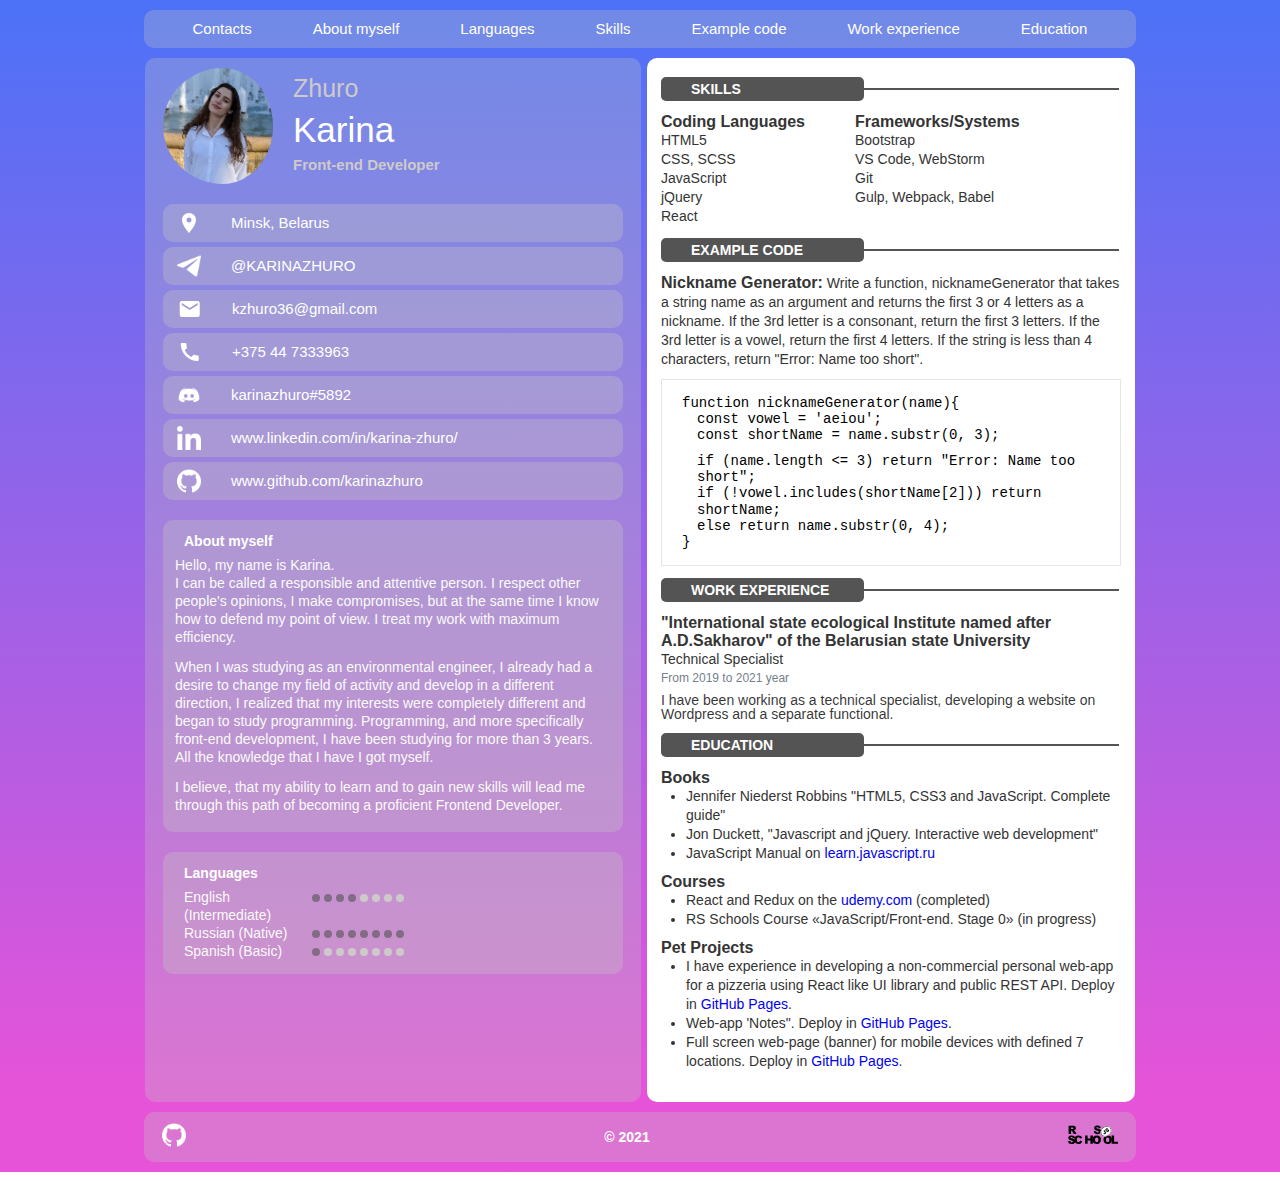
==== commit 4774d5cd: "feat: add media query 560px" ====
--- a/index.html
+++ b/index.html
@@ -278,6 +278,7 @@
     </div>
   </main>
   <footer>
+    <div class="footer-content">
       <div class="github-link">
         <a class="link" href="https://www.github.com/karinazhuro" target="_blank">
           <img class="contact-icon" src="images/icons/github.png" alt="github" width="24">
@@ -289,6 +290,7 @@
           <img src="images/icons/rs_school_js.svg" alt="rs_school_js" width="50">
         </a>
       </div>
+    </div>
   </footer>
 </div>
 </body>
--- a/styles/style.css
+++ b/styles/style.css
@@ -7,8 +7,13 @@
   background: linear-gradient(180deg, rgba(3, 56, 244, 0.71) 0%, rgba(224, 37, 206, 0.79) 93.75%);
 }
 html .wrapper header, body .wrapper header {
-  padding: 7px;
-  margin-bottom: 10px;
+  margin-bottom: 10px;
+}
+html .wrapper header nav, body .wrapper header nav {
+  max-width: 956px;
+  padding: 10px 18px;
+  margin-right: auto;
+  margin-left: auto;
   background-color: rgba(196, 196, 196, 0.3);
   border-radius: 10px;
 }
@@ -18,6 +23,7 @@
   list-style: none;
 }
 html .wrapper header nav .nav-list .nav-item, body .wrapper header nav .nav-list .nav-item {
+  padding: 0 10px;
   font-family: Calibri, sans-serif;
   font-size: 15px;
   line-height: 18px;
@@ -29,7 +35,6 @@
 }
 html .wrapper main, body .wrapper main {
   display: flex;
-  flex-wrap: wrap;
   justify-content: center;
   margin-bottom: 10px;
 }
@@ -371,17 +376,18 @@
 html .wrapper main .basic-info > div, body .wrapper main .basic-info > div {
   margin-bottom: 12px;
 }
-html .wrapper footer, body .wrapper footer {
+html .wrapper footer .footer-content, body .wrapper footer .footer-content {
   display: flex;
   justify-content: space-between;
   align-items: center;
   max-width: 956px;
   padding: 10px 18px;
-  margin: auto;
+  margin-right: auto;
+  margin-left: auto;
   background-color: rgba(196, 196, 196, 0.3);
   border-radius: 10px;
 }
-html .wrapper footer .year-created, body .wrapper footer .year-created {
+html .wrapper footer .footer-content .year-created, body .wrapper footer .footer-content .year-created {
   padding: 6px 9px;
   margin: 0;
   font-family: Montserrat, sans-serif;
--- a/styles/1034px.css
+++ b/styles/1034px.css
@@ -1,10 +1,11 @@
 @media (max-width: 1034px) {
-  html .wrapper .content header, body .wrapper .content header {
+  html .wrapper main, body .wrapper main {
+    flex-direction: column;
+    align-items: center;
+  }
+  html .wrapper main .personal-info, body .wrapper main .personal-info {
     margin-right: 0;
     margin-bottom: 10px;
-  }
-  html .wrapper footer, body .wrapper footer {
-    max-width: 460px;
   }
 }
 
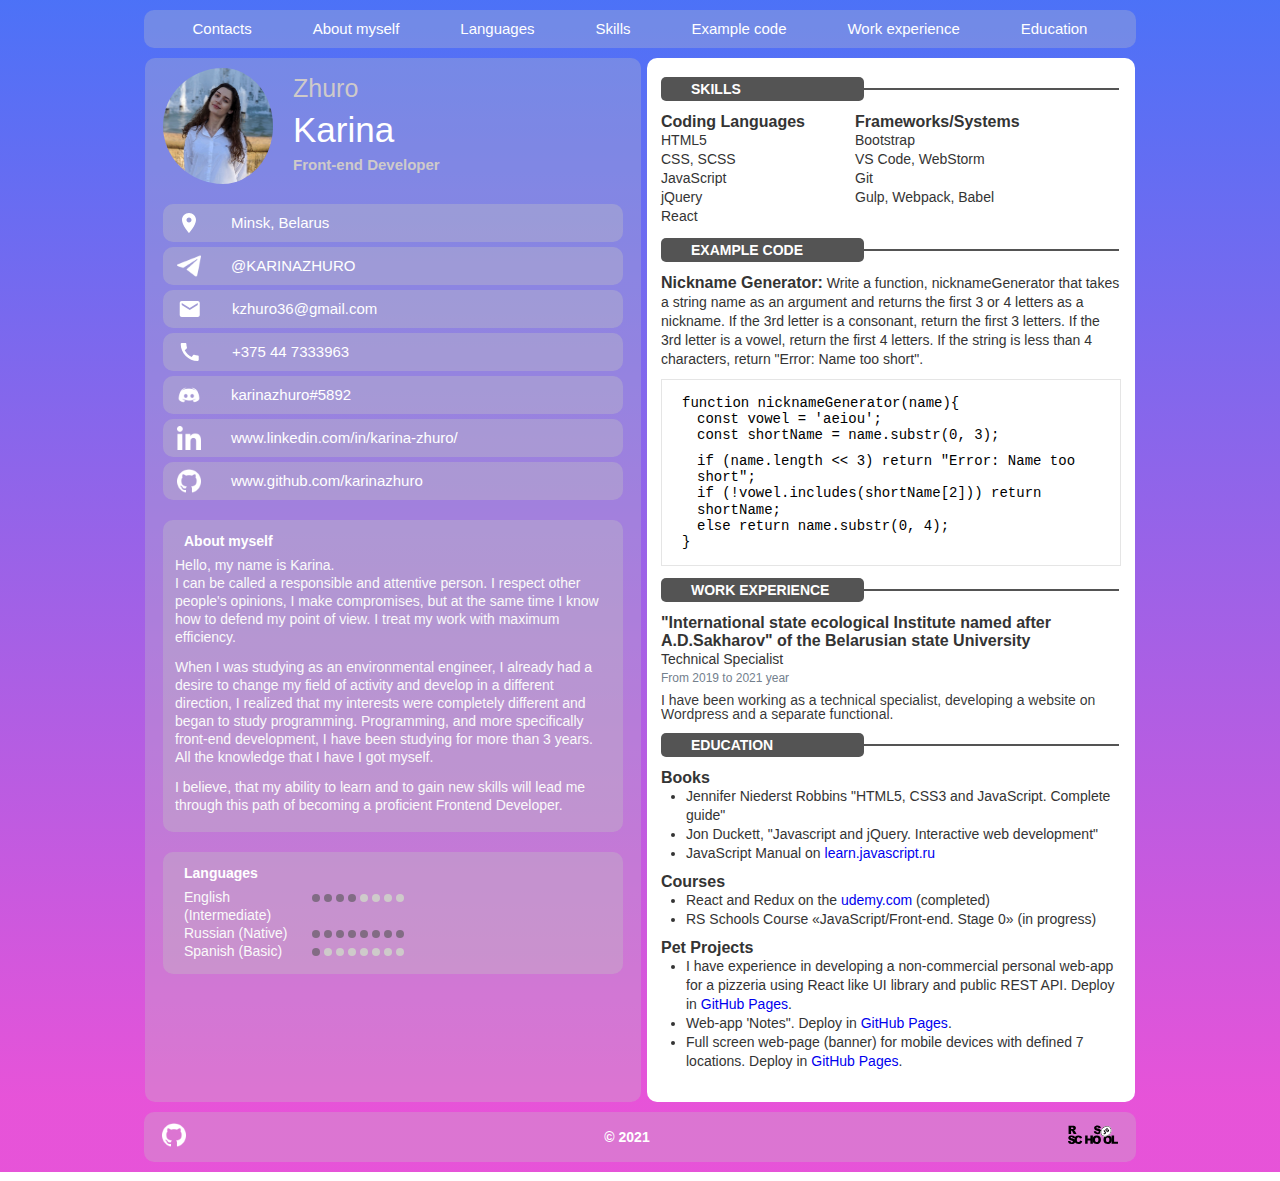
==== commit 11489712: "refactor: delete space in attr href" ====
--- a/index.html
+++ b/index.html
@@ -69,7 +69,7 @@
           <li class="contact-item">
             <img class="contact-icon" src="images/icons/call.svg" alt="call">
             <span class="contact-text">
-            <a class="link" href="tel:+375 44 7333963">+375 44 7333963</a>
+            <a class="link" href="tel:+375447333963">+375 44 7333963</a>
           </span>
           </li>
           <li class="contact-item">
@@ -207,7 +207,7 @@
             <code>const shortName = name.substr(0, 3);</code>
           </p>
           <p class="code-item" data-level="2">
-            <code>if (name.length <= 3) return "Error: Name too short";</code>
+            <code>if (name.length <&lt; 3) return "Error: Name too short";</code>
           </p>
           <p class="code-item" data-level="2">
             <code>if (!vowel.includes(shortName[2])) return shortName;</code>
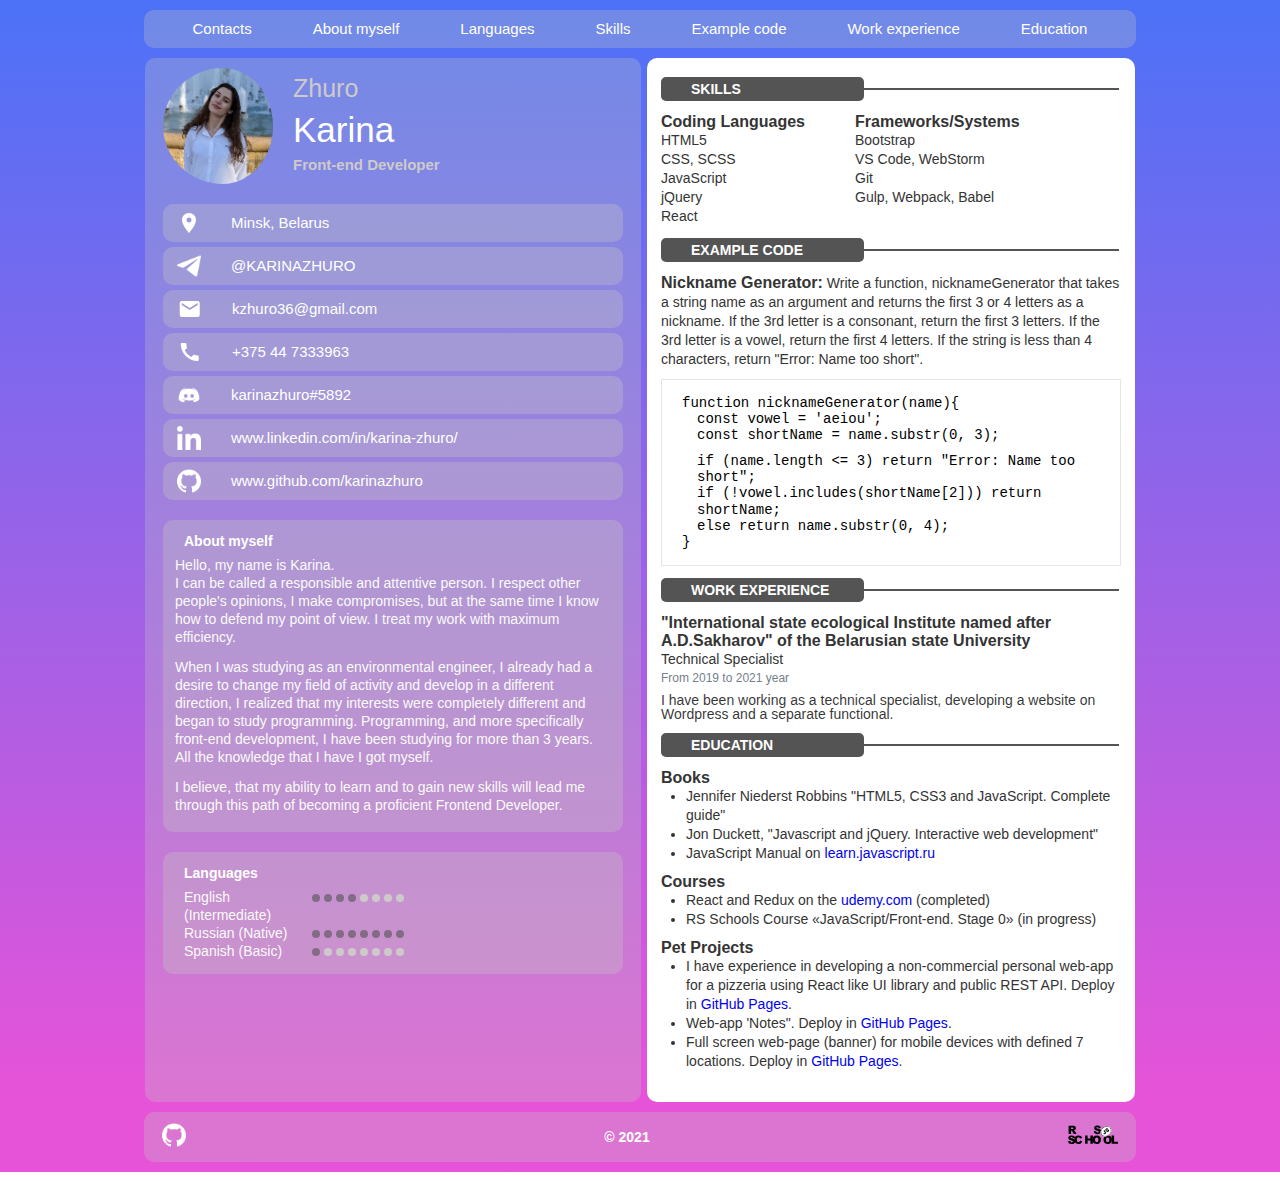
==== commit 291857b0: "refactor: change on =" ====
--- a/index.html
+++ b/index.html
@@ -207,7 +207,7 @@
             <code>const shortName = name.substr(0, 3);</code>
           </p>
           <p class="code-item" data-level="2">
-            <code>if (name.length <&lt; 3) return "Error: Name too short";</code>
+            <code>if (name.length <= 3) return "Error: Name too short";</code>
           </p>
           <p class="code-item" data-level="2">
             <code>if (!vowel.includes(shortName[2])) return shortName;</code>
